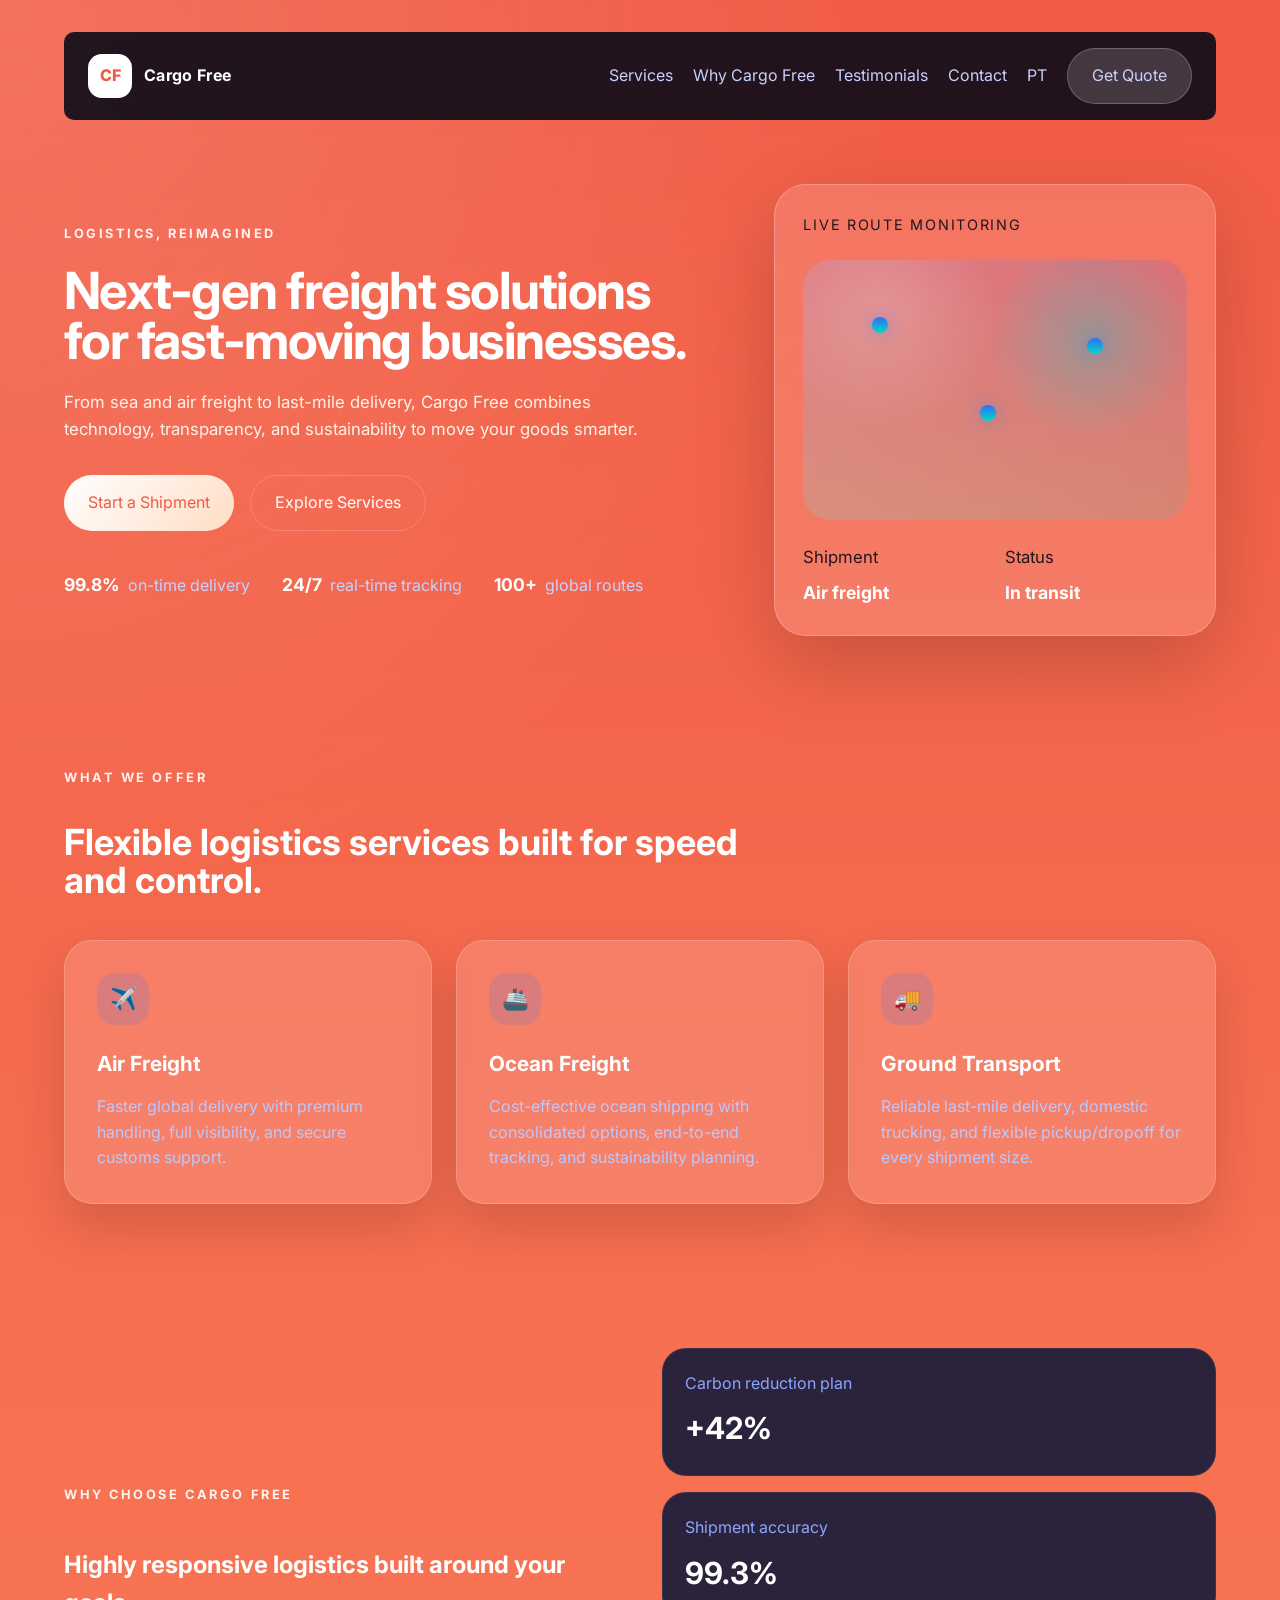
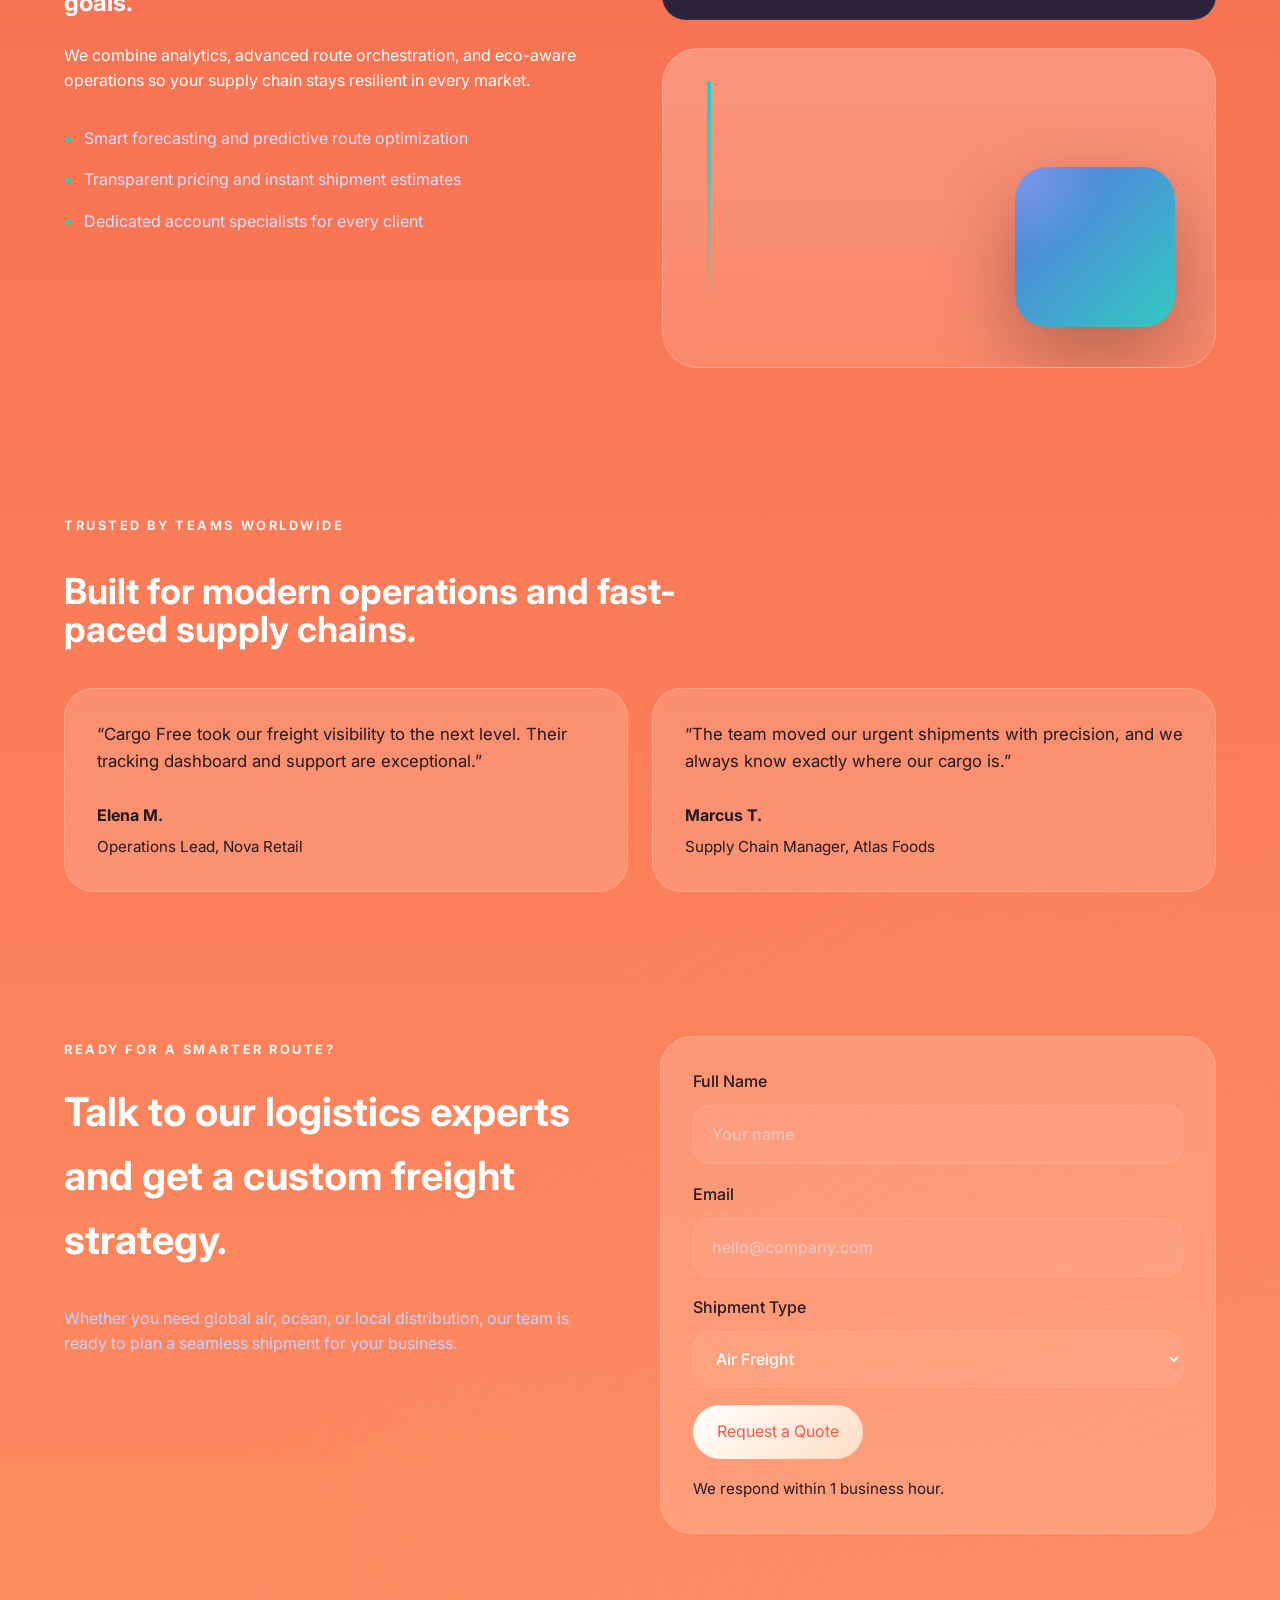
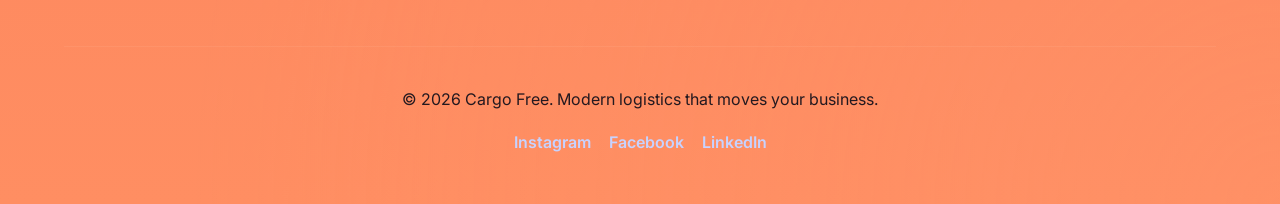
==== index.html @ 32e4dc3b "first commit" ====
<!DOCTYPE html>
<html lang="en">
<head>
  <meta charset="UTF-8" />
  <meta name="viewport" content="width=device-width, initial-scale=1.0" />
  <title>Cargo Free | Modern Logistics</title>
  <meta name="description" content="Cargo Free delivers seamless logistics solutions with smart freight, real-time tracking, and sustainable shipping." />
  <link rel="preconnect" href="https://fonts.googleapis.com" />
  <link rel="preconnect" href="https://fonts.gstatic.com" crossorigin />
  <link href="https://fonts.googleapis.com/css2?family=Inter:wght@400;500;600;700;800&display=swap" rel="stylesheet" />
  <link rel="stylesheet" href="style.css" />
</head>
<body>
  <div class="page-shell">
    <header class="site-header">
      <div class="brand-row">
        <a class="brand" href="#home">
          <span class="brand-mark">CF</span>
          <span class="brand-text">Cargo Free</span>
        </a>
        <button class="nav-toggle" aria-label="Open navigation">
          <span></span><span></span><span></span>
        </button>
      </div>
      <nav class="nav-panel">
        <a href="#services">Services</a>
        <a href="#why">Why Cargo Free</a>
        <a href="#testimonials">Testimonials</a>
        <a href="#contact">Contact</a>
        <a href="pt.html">PT</a>
        <a class="button button-secondary" href="#quote">Get Quote</a>
      </nav>
    </header>

    <main>
      <section class="hero" id="home">
        <div class="hero-copy">
          <span class="eyebrow">Logistics, reimagined</span>
          <h1>Next-gen freight solutions for fast-moving businesses.</h1>
          <p>From sea and air freight to last-mile delivery, Cargo Free combines technology, transparency, and sustainability to move your goods smarter.</p>
          <div class="hero-actions">
            <a class="button button-primary" href="#contact">Start a Shipment</a>
            <a class="button button-ghost" href="#services">Explore Services</a>
          </div>
          <ul class="hero-stats">
            <li><strong>99.8%</strong> on-time delivery</li>
            <li><strong>24/7</strong> real-time tracking</li>
            <li><strong>100+</strong> global routes</li>
          </ul>
        </div>
        <div class="hero-visual">
          <div class="visual-card">
            <div class="visual-tag">Live route monitoring</div>
            <div class="visual-map">
              <div class="dot dot-1"></div>
              <div class="dot dot-2"></div>
              <div class="dot dot-3"></div>
            </div>
            <div class="visual-details">
              <div>
                <p>Shipment</p>
                <strong>Air freight</strong>
              </div>
              <div>
                <p>Status</p>
                <strong>In transit</strong>
              </div>
            </div>
          </div>
        </div>
      </section>

      <section class="services" id="services">
        <div class="section-header">
          <span class="eyebrow">What we offer</span>
          <h2>Flexible logistics services built for speed and control.</h2>
        </div>
        <div class="service-grid">
          <article class="service-card">
            <span class="card-icon">✈️</span>
            <h3>Air Freight</h3>
            <p>Faster global delivery with premium handling, full visibility, and secure customs support.</p>
          </article>
          <article class="service-card">
            <span class="card-icon">🚢</span>
            <h3>Ocean Freight</h3>
            <p>Cost-effective ocean shipping with consolidated options, end-to-end tracking, and sustainability planning.</p>
          </article>
          <article class="service-card">
            <span class="card-icon">🚚</span>
            <h3>Ground Transport</h3>
            <p>Reliable last-mile delivery, domestic trucking, and flexible pickup/dropoff for every shipment size.</p>
          </article>
        </div>
      </section>

      <section class="feature-split" id="why">
        <div class="feature-copy">
          <span class="eyebrow">Why choose Cargo Free</span>
          <h2>Highly responsive logistics built around your goals.</h2>
          <p>We combine analytics, advanced route orchestration, and eco-aware operations so your supply chain stays resilient in every market.</p>
          <ul class="feature-list">
            <li>Smart forecasting and predictive route optimization</li>
            <li>Transparent pricing and instant shipment estimates</li>
            <li>Dedicated account specialists for every client</li>
          </ul>
        </div>
        <div class="feature-visual">
          <div class="metric-card">
            <div>
              <p>Carbon reduction plan</p>
              <strong>+42%</strong>
            </div>
            <div>
              <p>Shipment accuracy</p>
              <strong>99.3%</strong>
            </div>
          </div>
          <div class="visual-hero">
            <div class="line-glow"></div>
            <div class="cargo-stack"></div>
          </div>
        </div>
      </section>

      <section class="testimonials" id="testimonials">
        <div class="section-header">
          <span class="eyebrow">Trusted by teams worldwide</span>
          <h2>Built for modern operations and fast-paced supply chains.</h2>
        </div>
        <div class="quote-grid">
          <article class="quote-card">
            <p>“Cargo Free took our freight visibility to the next level. Their tracking dashboard and support are exceptional.”</p>
            <footer>
              <strong>Elena M.</strong>
              <span>Operations Lead, Nova Retail</span>
            </footer>
          </article>
          <article class="quote-card">
            <p>“The team moved our urgent shipments with precision, and we always know exactly where our cargo is.”</p>
            <footer>
              <strong>Marcus T.</strong>
              <span>Supply Chain Manager, Atlas Foods</span>
            </footer>
          </article>
        </div>
      </section>

      <section class="contact-panel" id="contact">
        <div class="contact-copy">
          <span class="eyebrow">Ready for a smarter route?</span>
          <h2>Talk to our logistics experts and get a custom freight strategy.</h2>
          <p>Whether you need global air, ocean, or local distribution, our team is ready to plan a seamless shipment for your business.</p>
        </div>
        <form class="contact-form" id="quote" action="#" method="post">
          <label>
            Full Name
            <input type="text" name="name" placeholder="Your name" required />
          </label>
          <label>
            Email
            <input type="email" name="email" placeholder="hello@company.com" required />
          </label>
          <label>
            Shipment Type
            <select name="service" required>
              <option value="air">Air Freight</option>
              <option value="ocean">Ocean Freight</option>
              <option value="ground">Ground Transport</option>
              <option value="custom">Custom Logistics</option>
            </select>
          </label>
          <button class="button button-primary" type="submit">Request a Quote</button>
          <p class="form-note">We respond within 1 business hour.</p>
        </form>
      </section>
    </main>

    <footer class="site-footer">
      <p>© 2026 Cargo Free. Modern logistics that moves your business.</p>
      <div class="social-links">
        <a href="https://www.instagram.com" target="_blank" rel="noopener noreferrer">Instagram</a>
        <a href="https://www.facebook.com" target="_blank" rel="noopener noreferrer">Facebook</a>
        <a href="https://www.linkedin.com" target="_blank" rel="noopener noreferrer">LinkedIn</a>
      </div>
    </footer>
  </div>
  <script src="script.js"></script>
</body>
</html>
---- style.css ----
* {
  box-sizing: border-box;
}

:root {
  color-scheme: dark;
  font-family: 'Inter', sans-serif;
  font-size: 16px;
  line-height: 1.6;
  color: #ffffff;
  background: #f15b45;
  --bg: #f15b45;
  --bg-soft: #ff8d6a;
  --surface: rgba(255,255,255,0.14);
  --surface-strong: rgba(255,255,255,0.18);
  --text: #ffffff;
  --text-muted: rgba(255,255,255,0.88);
  --accent: #ffe9d7;
}

html, body {
  margin: 0;
  min-height: 100%;
}

body {
  background: radial-gradient(circle at top left, rgba(255, 255, 255, 0.14), transparent 25%),
              radial-gradient(circle at bottom right, rgba(255, 150, 110, 0.28), transparent 30%),
              linear-gradient(180deg, #f15b45 0%, #ff8e62 100%);
}

button, input, select {
  font: inherit;
}

.page-shell {
  max-width: 1200px;
  margin: 0 auto;
  padding: 32px 24px 48px;
}

.site-header {
  display: flex;
  justify-content: space-between;
  align-items: center;
  gap: 24px;
  position: sticky;
  top: 0;
  z-index: 20;
  padding: 16px 24px;
  background: rgba(5, 8, 22, 0.88);
  backdrop-filter: blur(18px);
  border-radius: 10px;
}

.brand-row {
  display: flex;
  align-items: center;
  gap: 16px;
}

.brand {
  display: flex;
  align-items: center;
  gap: 12px;
  text-decoration: none;
  color: inherit;
}

.brand-mark {
  width: 44px;
  height: 44px;
  display: grid;
  place-items: center;
  border-radius: 14px;
  background: #ffffff;
  color: #f15b45;
  font-weight: 800;
}

.brand-text {
  font-weight: 700;
  letter-spacing: 0.02em;
}

.nav-toggle {
  display: none;
  border: 0;
  background: transparent;
  cursor: pointer;
  padding: 6px;
}

.nav-toggle span {
  display: block;
  width: 24px;
  height: 2px;
  border-radius: 999px;
  background: #e7e9ff;
  margin: 5px 0;
}

.nav-panel {
  display: flex;
  flex-wrap: wrap;
  justify-content: flex-end;
  gap: 20px;
  align-items: center;
}

.nav-panel a {
  color: #c7d2ff;
  text-decoration: none;
  transition: color 0.25s ease;
}

.nav-panel a:hover {
  color: #fff;
}

.button {
  display: inline-flex;
  align-items: center;
  justify-content: center;
  border: none;
  border-radius: 999px;
  padding: 14px 24px;
  cursor: pointer;
  text-decoration: none;
  transition: transform 0.25s ease, background 0.25s ease, color 0.25s ease;
}

.button:hover {
  transform: translateY(-1px);
}

.button-primary {
  background: linear-gradient(135deg, #ffffff 0%, #ffddc4 100%);
  color: #f15b45;
}

.button-secondary {
  background: rgba(255,255,255,0.16);
  color: #ffffff;
  border: 1px solid rgba(255,255,255,0.22);
}

.button-ghost {
  background: transparent;
  border: 1px solid rgba(255,255,255,0.18);
  color: #fff;
}

.hero {
  display: grid;
  grid-template-columns: 1.2fr 0.8fr;
  gap: 48px;
  align-items: center;
  padding: 64px 0 56px;
}

.hero-copy {
  max-width: 640px;
}

.eyebrow {
  display: inline-flex;
  text-transform: uppercase;
  letter-spacing: 0.2em;
  color: rgba(255,255,255,0.92);
  font-size: 0.8rem;
  font-weight: 700;
  margin-bottom: 20px;
}

.hero h1 {
  font-size: clamp(3rem, 4vw, 4.8rem);
  margin: 0 0 24px;
  line-height: 0.98;
  letter-spacing: -0.03em;
}

.hero p {
  color: #fff2e8;
  font-size: 1.05rem;
  max-width: 580px;
  margin: 0 0 32px;
}

.hero-actions {
  display: flex;
  flex-wrap: wrap;
  gap: 16px;
  margin-bottom: 40px;
}

.hero-stats {
  display: flex;
  flex-wrap: wrap;
  gap: 18px 32px;
  list-style: none;
  padding: 0;
  margin: 0;
}

.hero-stats li {
  display: flex;
  align-items: baseline;
  gap: 8px;
  color: #c7d2ff;
}

.hero-stats strong {
  color: #fff;
  font-size: 1.1rem;
}

.hero-visual {
  position: relative;
}

.visual-card {
  background: rgba(255,255,255,0.15);
  border: 1px solid rgba(255,255,255,0.22);
  border-radius: 32px;
  padding: 28px;
  min-height: 420px;
  display: grid;
  gap: 24px;
  box-shadow: 0 32px 80px rgba(0, 0, 0, 0.18);
}

.visual-tag {
  font-size: 0.9rem;
  color: rgba(5, 8, 22, 0.88);
  letter-spacing: 0.12em;
  text-transform: uppercase;
}

.visual-map {
  position: relative;
  height: 260px;
  border-radius: 28px;
  overflow: hidden;
  background: linear-gradient(180deg, rgba(70, 80, 255, 0.14) 0%, rgba(0, 218, 214, 0.12) 100%);
}

.visual-map::before {
  content: '';
  position: absolute;
  inset: 0;
  background-image: radial-gradient(circle at 20% 20%, rgba(255,255,255,0.18) 0, transparent 32%),
                    radial-gradient(circle at 75% 30%, rgba(0,218,214,0.28) 0, transparent 30%),
                    linear-gradient(90deg, rgba(255,255,255,0.08), rgba(255,255,255,0));
}

.dot {
  position: absolute;
  width: 16px;
  height: 16px;
  border-radius: 50%;
  background: linear-gradient(180deg, #2f6cff, #00dac0);
  box-shadow: 0 0 18px rgba(47,108,255,0.45);
}

.dot-1 { top: 22%; left: 18%; }
.dot-2 { top: 56%; left: 46%; }
.dot-3 { top: 30%; left: 74%; }

.visual-details {
  display: grid;
  grid-template-columns: repeat(2, minmax(0, 1fr));
  gap: 20px;
}

.visual-details p {
  margin: 0 0 8px;
  color: rgba(5, 8, 22, 0.88);
}

.visual-details strong {
  color: #fff;
  font-size: 1.1rem;
}

.services, .feature-split, .testimonials, .contact-panel {
  padding: 72px 0;
}

.section-header {
  max-width: 700px;
  margin-bottom: 40px;
}

.section-header h2 {
  margin: 16px 0 0;
  font-size: clamp(2.25rem, 2.8vw, 3.4rem);
  line-height: 1.05;
}

.service-grid {
  display: grid;
  grid-template-columns: repeat(3, minmax(0, 1fr));
  gap: 24px;
}

.service-card {
  padding: 32px;
  border-radius: 28px;
  background: rgba(255,255,255,0.14);
  border: 1px solid rgba(255,255,255,0.18);
  box-shadow: 0 24px 50px rgba(0, 0, 0, 0.14);
}

.card-icon {
  display: inline-flex;
  width: 52px;
  height: 52px;
  align-items: center;
  justify-content: center;
  border-radius: 18px;
  background: rgba(47, 108, 255, 0.14);
  margin-bottom: 22px;
  font-size: 1.35rem;
}

.service-card h3 {
  margin: 0 0 14px;
  font-size: 1.3rem;
}

.service-card p {
  margin: 0;
  color: #bbc7ff;
}

.feature-split {
  display: grid;
  grid-template-columns: 1fr 1fr;
  gap: 44px;
  align-items: center;
}

.feature-list {
  display: grid;
  gap: 16px;
  padding: 0;
  margin: 32px 0 0;
  list-style: none;
}

.feature-list li {
  padding-left: 20px;
  position: relative;
  color: #d9e0ff;
}

.feature-list li::before {
  content: '•';
  position: absolute;
  left: 0;
  color: #00dac0;
}

.feature-visual {
  display: grid;
  gap: 28px;
}

.metric-card {
  display: grid;
  gap: 16px;
}

.metric-card div {
  background: rgba(14, 25, 56, 0.88);
  border-radius: 24px;
  padding: 22px;
  border: 1px solid rgba(255,255,255,0.07);
}

.metric-card p {
  margin: 0 0 8px;
  color: #8ea5ff;
}

.metric-card strong {
  display: block;
  font-size: 1.9rem;
  color: #fff;
}

.visual-hero {
  position: relative;
  min-height: 320px;
  border-radius: 36px;
  background: linear-gradient(180deg, rgba(255,255,255,0.24), rgba(255, 255, 255, 0.12));
  border: 1px solid rgba(255,255,255,0.18);
  overflow: hidden;
}

.line-glow {
  position: absolute;
  inset: 32px auto auto 44px;
  width: 4px;
  height: 220px;
  background: linear-gradient(180deg, rgba(0,218,214,1), rgba(47,108,255,0));
  border-radius: 999px;
}

.cargo-stack {
  position: absolute;
  right: 40px;
  bottom: 40px;
  width: 160px;
  height: 160px;
  background: radial-gradient(circle at top left, rgba(255,255,255,0.25), transparent 40%),
              linear-gradient(135deg, rgba(47, 108, 255, 0.8), rgba(0, 218, 214, 0.8));
  border-radius: 32px;
  box-shadow: 0 30px 80px rgba(1, 5, 18, 0.28);
}

.testimonials .quote-grid {
  display: grid;
  grid-template-columns: repeat(2, minmax(0, 1fr));
  gap: 24px;
}

.quote-card {
  background: rgba(255,255,255,0.14);
  border: 1px solid rgba(255,255,255,0.18);
  border-radius: 30px;
  padding: 32px;
}

.quote-card p {
  margin: 0 0 28px;
  color: rgba(5, 8, 22, 0.88);
  font-size: 1.05rem;
}

.quote-card footer {
  display: grid;
  gap: 6px;
}

.quote-card strong {
  color: rgba(5, 8, 22, 0.88);
}

.quote-card span {
  color: rgba(5, 8, 22, 0.88);
  font-size: 0.95rem;
}

.contact-panel {
  display: grid;
  grid-template-columns: 1fr 1fr;
  gap: 40px;
  align-items: start;
}

.contact-copy h2 {
  margin-top: 0;
  font-size: clamp(2.5rem, 3vw, 3.6rem);
}

.contact-copy p {
  margin: 20px 0 0;
  color: #c7d2ff;
  max-width: 540px;
}

.contact-form {
  display: grid;
  gap: 18px;
  padding: 32px;
  background: rgba(255,255,255,0.16);
  border-radius: 32px;
  border: 1px solid rgba(255,255,255,0.18);
}

.contact-form label {
  display: grid;
  gap: 10px;
  color: rgba(5, 8, 22, 0.88);
  font-weight: 500;
}

.contact-form input,
.contact-form select {
  width: 100%;
  padding: 16px 18px;
  border-radius: 18px;
  background: rgba(255,255,255,0.05);
  border: 1px solid rgba(255,255,255,0.1);
  color: #fff;
}

.contact-form input::placeholder {
  color: rgba(231, 233, 255, 0.5);
}

.contact-form button {
  width: fit-content;
}

.form-note {
  margin: 0;
  color: rgba(5, 8, 22, 0.88);
  font-size: 0.95rem;
}

.site-footer {
  margin-top: 40px;
  padding-top: 24px;
  border-top: 1px solid rgba(255,255,255,0.06);
  text-align: center;
  color: rgba(5, 8, 22, 0.88);
}

.social-links {
  display: flex;
  justify-content: center;
  flex-wrap: wrap;
  gap: 18px;
  margin-top: 18px;
}

.social-links a {
  color: #c7d2ff;
  text-decoration: none;
  font-weight: 600;
  transition: color 0.2s ease;
}

.social-links a:hover {
  color: #ffffff;
}

@media (max-width: 960px) {
  .hero, .feature-split, .contact-panel {
    grid-template-columns: 1fr;
  }

  .service-grid, .quote-grid {
    grid-template-columns: 1fr;
  }

  .hero {
    gap: 32px;
  }
}

@media (max-width: 720px) {
  .page-shell {
    padding: 24px 18px 32px;
  }

  .site-header {
    flex-direction: column;
    align-items: stretch;
  }

  .nav-toggle {
    display: inline-flex;
  }

  .nav-panel {
    display: none;
    flex-direction: column;
    align-items: stretch;
    gap: 16px;
    padding: 20px 0 0;
    border-top: 1px solid rgba(255,255,255,0.08);
  }

  .nav-panel.open {
    display: flex;
  }

  .nav-panel a.button-secondary {
    width: 100%;
  }
}

@media (max-width: 600px) {
  .hero {
    gap: 24px;
  }

  .hero-copy {
    width: 100%;
  }

  .hero h1 {
    font-size: clamp(2.4rem, 7vw, 3.2rem);
  }

  .hero p,
  .contact-copy p,
  .service-card p,
  .quote-card p {
    font-size: 0.95rem;
  }

  .hero-actions,
  .hero-stats {
    flex-direction: column;
    gap: 14px;
  }

  .hero-stats {
    gap: 14px;
  }

  .visual-card {
    min-height: auto;
    padding: 22px;
  }

  .visual-map {
    height: 220px;
  }

  .service-card,
  .quote-card,
  .contact-form {
    padding: 24px;
  }

  .section-header {
    margin-bottom: 28px;
  }

  .feature-split {
    gap: 28px;
  }

  .feature-visual {
    gap: 20px;
  }

  .metric-card div {
    padding: 18px;
  }

  .visual-hero {
    min-height: 260px;
  }

  .cargo-stack {
    right: 24px;
    bottom: 24px;
    width: 130px;
    height: 130px;
  }

  .contact-panel {
    gap: 28px;
  }
}

@media (max-width: 520px) {
  .page-shell {
    padding: 20px 16px 28px;
  }

  .site-header {
    padding-bottom: 12px;
  }

  .brand-row,
  .nav-panel {
    gap: 12px;
  }

  .nav-panel {
    padding: 16px 0 0;
  }

  .hero h1 {
    font-size: 2.5rem;
    line-height: 1.05;
  }

  .hero p,
  .service-card p,
  .quote-card p,
  .contact-copy p {
    max-width: 100%;
  }

  .visual-card {
    border-radius: 24px;
  }

  .service-grid,
  .quote-grid {
    gap: 18px;
  }

  .service-card,
  .quote-card,
  .contact-form {
    border-radius: 24px;
  }

  .contact-form {
    padding: 20px;
  }

  .contact-form input,
  .contact-form select {
    padding: 14px 16px;
  }

  .button {
    padding: 12px 20px;
  }

  .hero-actions .button,
  .nav-panel a {
    width: 100%;
  }

  .hero-actions {
    margin-bottom: 24px;
  }

  .hero-stats li {
    flex-direction: column;
    align-items: flex-start;
  }
}
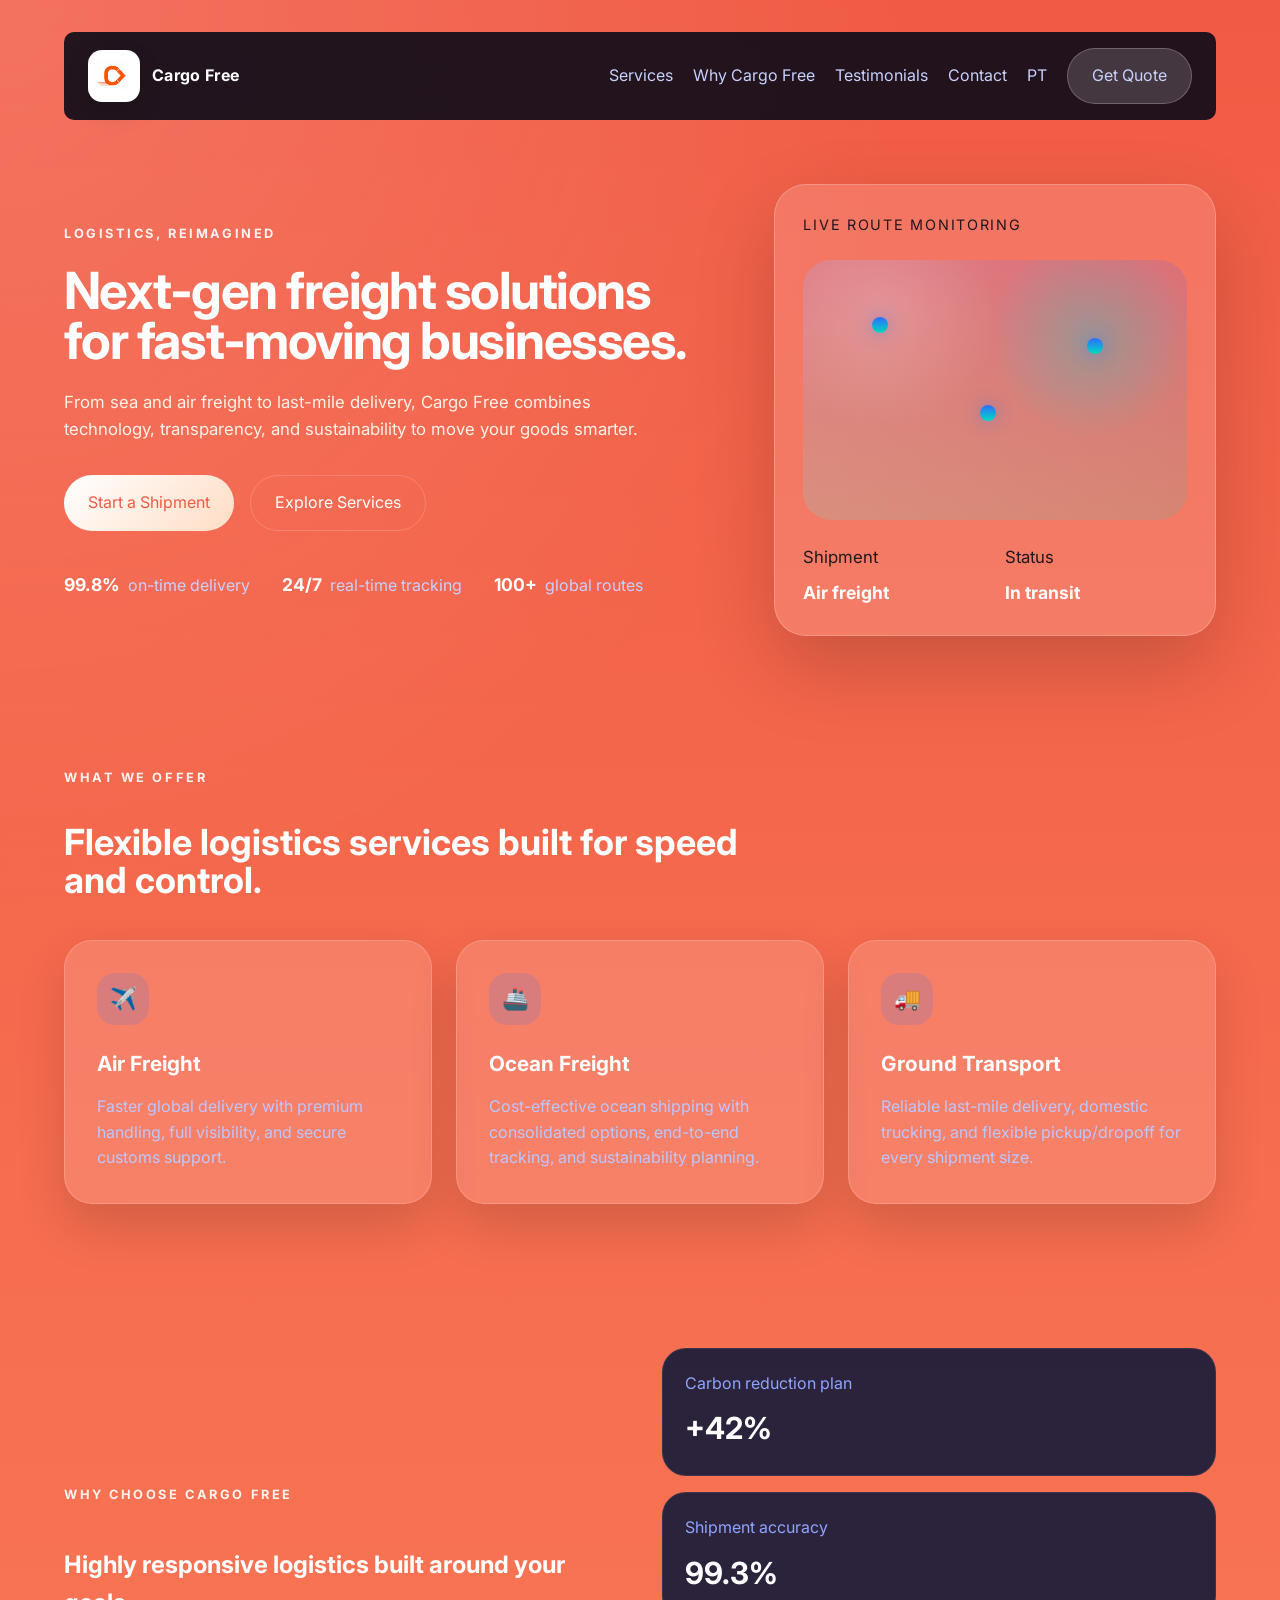
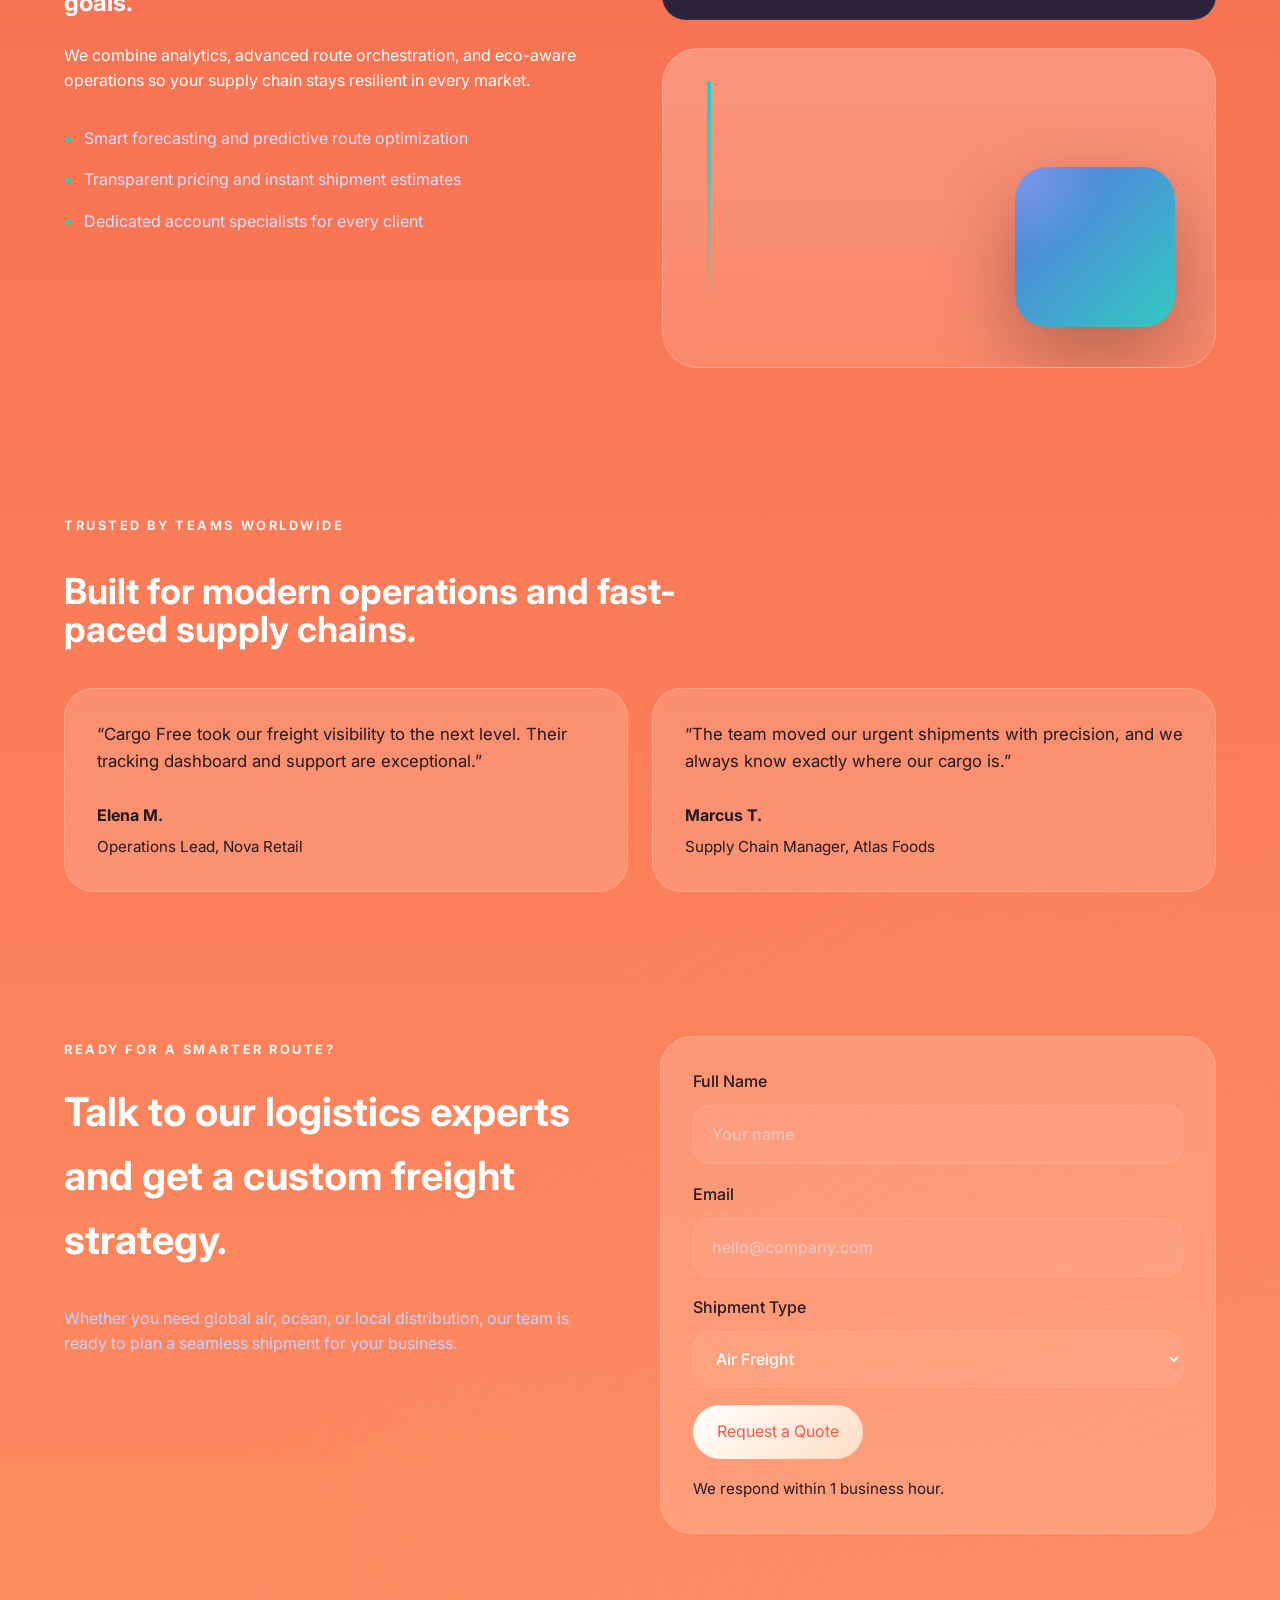
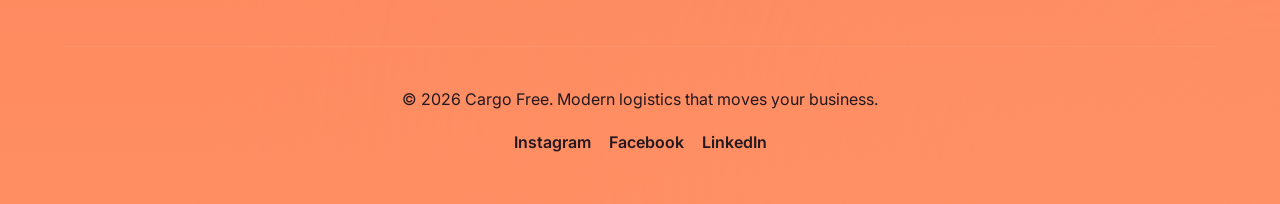
==== commit 6913dccd: "logo" ====
--- a/index.html
+++ b/index.html
@@ -15,7 +15,7 @@
     <header class="site-header">
       <div class="brand-row">
         <a class="brand" href="#home">
-          <span class="brand-mark">CF</span>
+          <img src="./img/logo.png" alt="Cargo Free Logo" id="logo" class="brand-logo" />
           <span class="brand-text">Cargo Free</span>
         </a>
         <button class="nav-toggle" aria-label="Open navigation">
--- a/style.css
+++ b/style.css
@@ -78,6 +78,17 @@
   font-weight: 800;
 }
 
+.brand-logo {
+  display: block;
+  width: 52px;
+  height: 52px;
+  object-fit: contain;
+  padding: 6px;
+  border-radius: 14px;
+  background: #ffffff;
+  box-shadow: 0 10px 24px rgba(0, 0, 0, 0.14);
+}
+
 .brand-text {
   font-weight: 700;
   letter-spacing: 0.02em;
@@ -528,7 +539,7 @@
 }
 
 .social-links a {
-  color: #c7d2ff;
+  color: rgba(5, 8, 22, 0.88);
   text-decoration: none;
   font-weight: 600;
   transition: color 0.2s ease;
@@ -675,6 +686,12 @@
     gap: 12px;
   }
 
+  .brand-row .brand #logo {
+    width: 26px;
+    height: 26px;
+    border-radius: 10px;
+  }
+
   .nav-panel {
     padding: 16px 0 0;
   }
